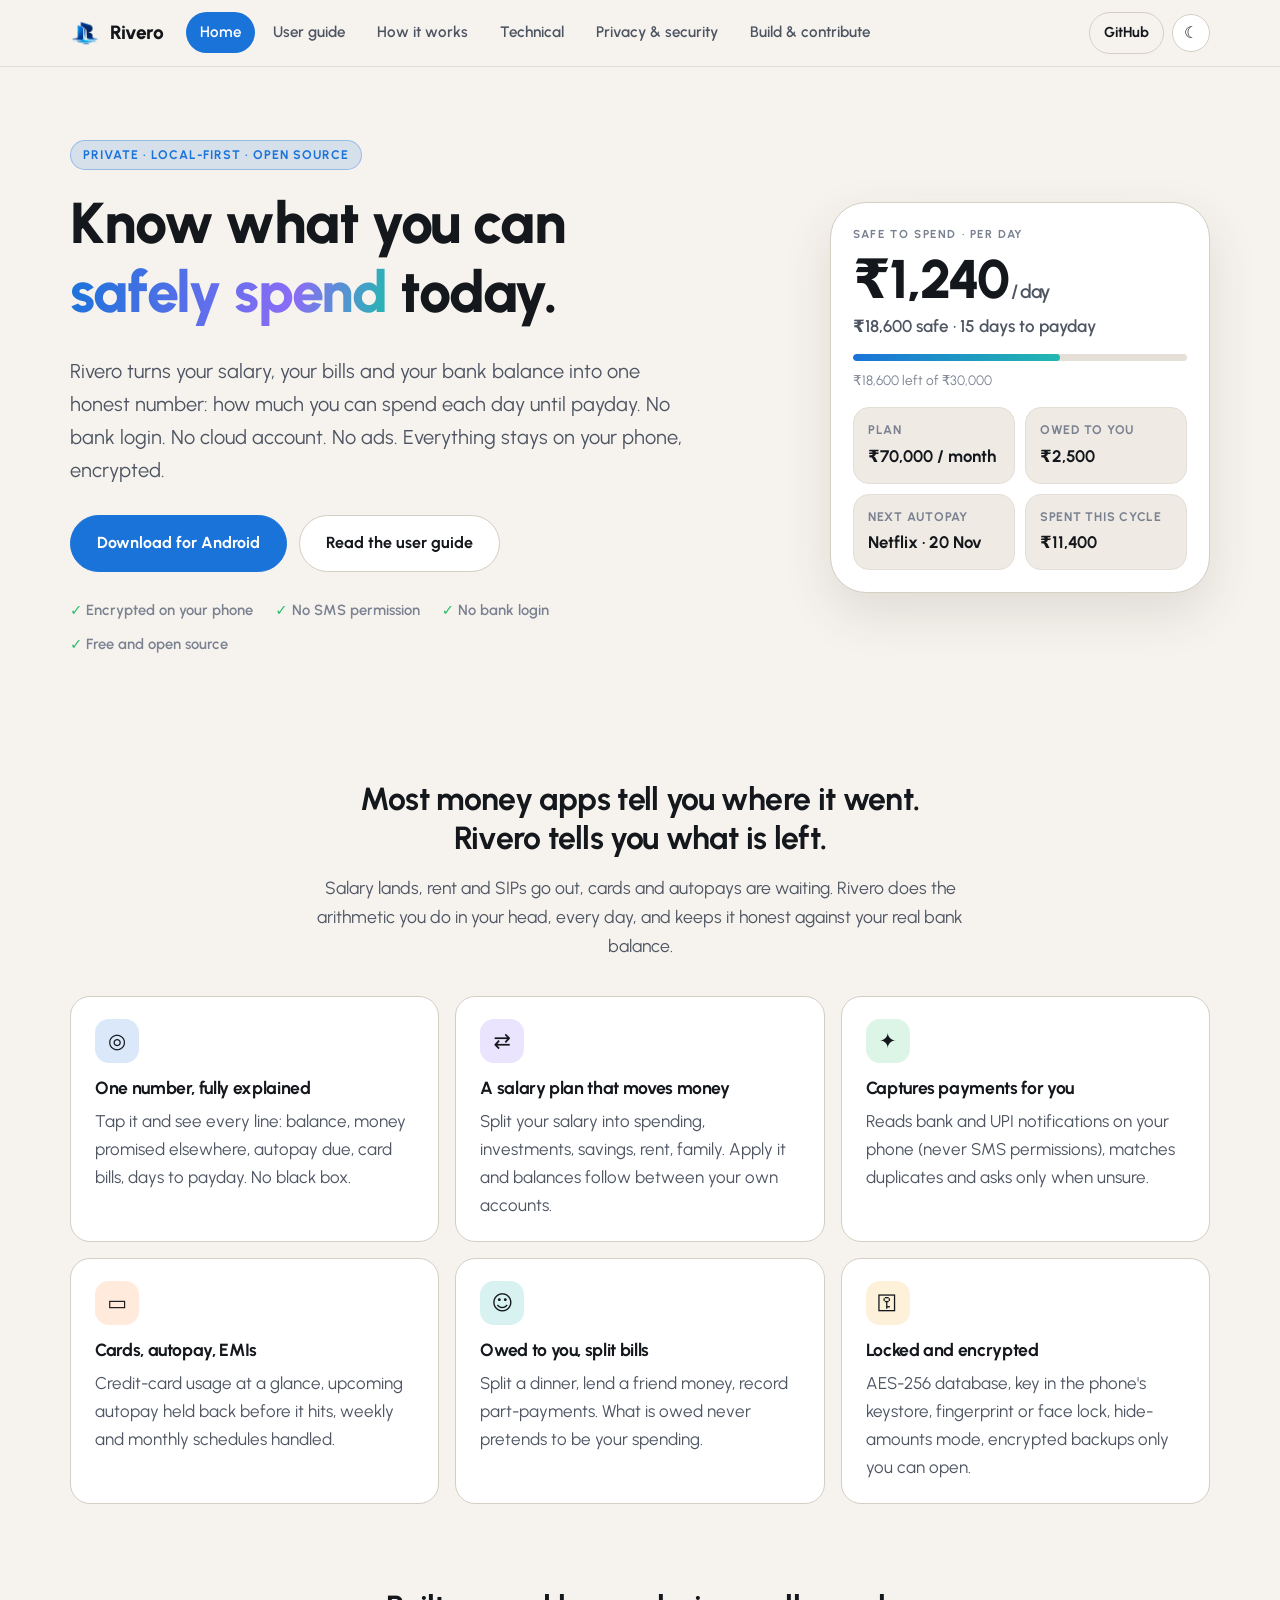
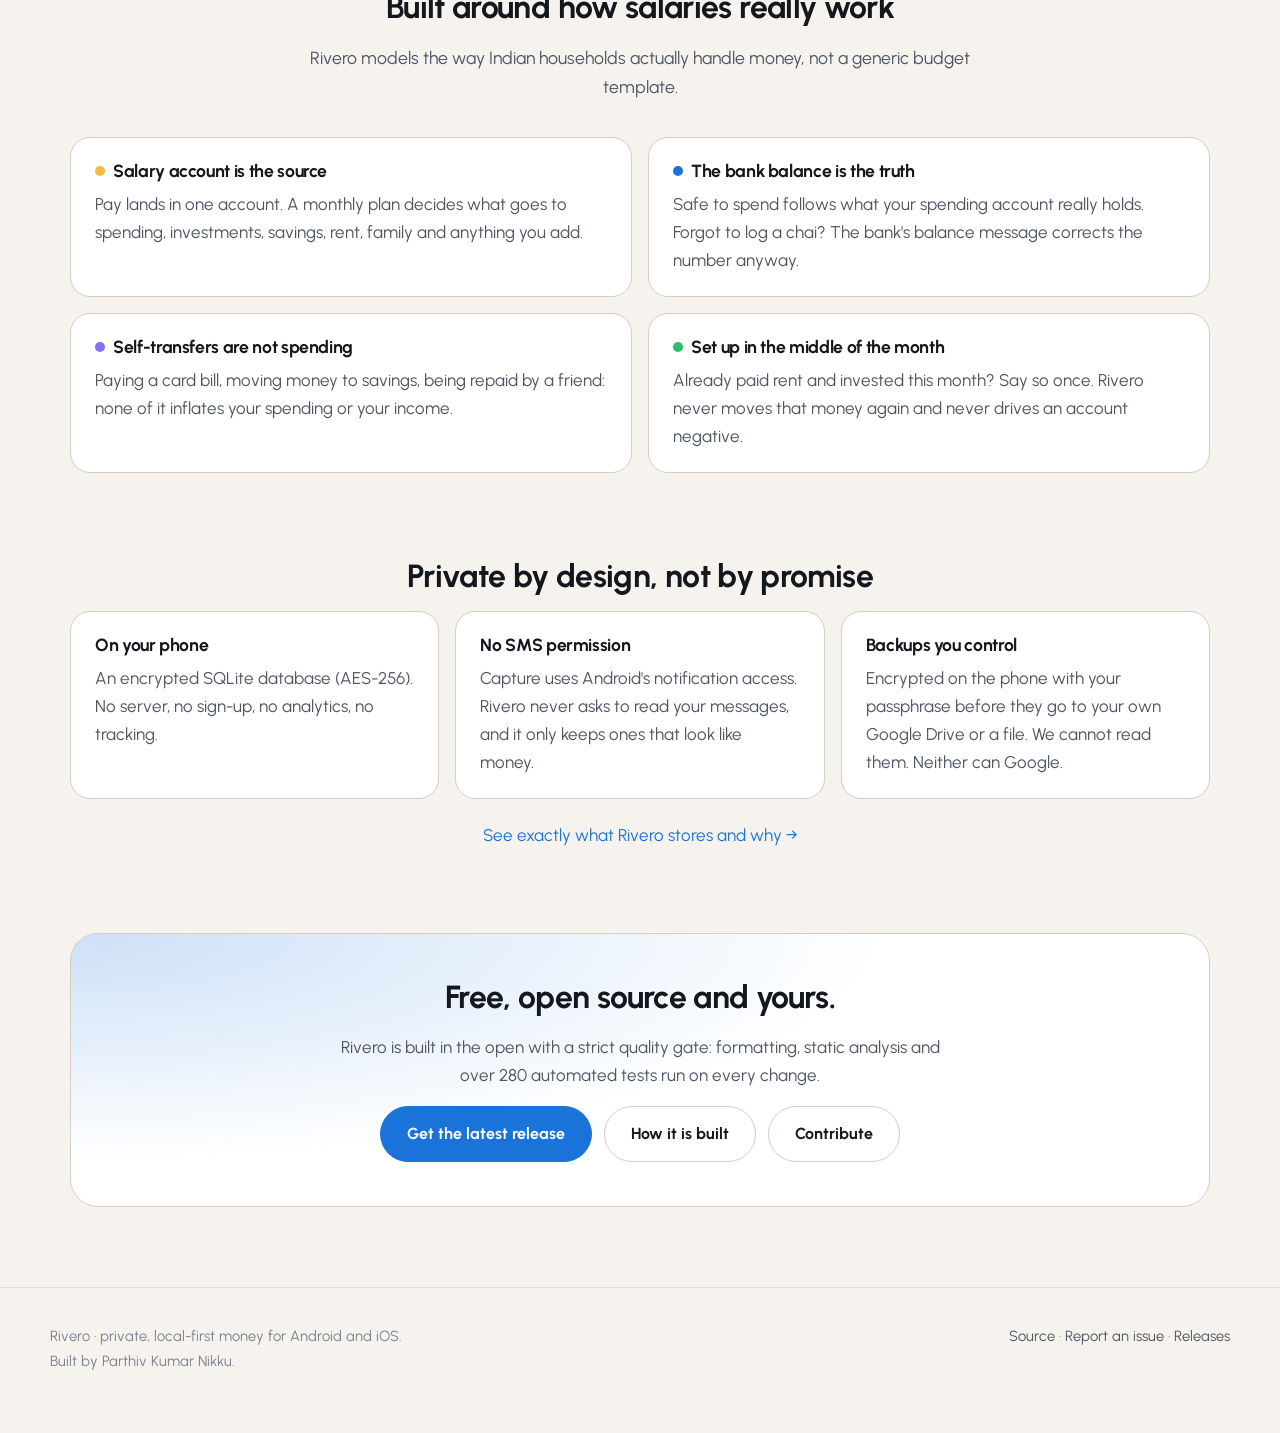
==== docs/index.html @ 139afe18 "docs: project site (user guide, money model, technical, privacy, contribute) and release notes Adds " ====
<!doctype html>
<html lang="en">
<head>
<meta charset="utf-8">
<meta name="viewport" content="width=device-width, initial-scale=1">
<title>Rivero · know what you can safely spend today</title>
<meta name="description" content="Rivero is a private, local-first money app for Android. One honest number: what you can safely spend per day until payday. Encrypted on your phone, no bank login, no SMS permission.">
<meta name="theme-color" content="#000000">
<meta property="og:title" content="Rivero · know what you can safely spend today">
<meta property="og:description" content="Rivero is a private, local-first money app for Android. One honest number: what you can safely spend per day until payday. Encrypted on your phone, no bank login, no SMS permission.">
<meta property="og:type" content="website">
<meta property="og:image" content="https://scap3sh4rk.github.io/Rivero/assets/Rivero.png">
<meta name="twitter:card" content="summary_large_image">
<link rel="icon" href="assets/favicon.png">
<link rel="preconnect" href="https://fonts.googleapis.com">
<link rel="preconnect" href="https://fonts.gstatic.com" crossorigin>
<link href="https://fonts.googleapis.com/css2?family=JetBrains+Mono:wght@400;500&family=Urbanist:wght@400;500;600;700;800&display=swap" rel="stylesheet">
<link rel="stylesheet" href="assets/style.css">
</head>
<body>
<header class="top"><div class="top-in">
<a class="brand" href="index.html"><img src="assets/logo.png" alt="">Rivero</a>
<nav aria-label="Documentation"><a href="index.html" aria-current="page">Home</a><a href="user-guide.html">User guide</a><a href="how-it-works.html">How it works</a><a href="technical.html">Technical</a><a href="privacy-security.html">Privacy & security</a><a href="contribute.html">Build & contribute</a></nav>
<div class="tools"><a class="gh" href="https://github.com/scap3sh4rk/Rivero">GitHub</a><button class="icon-btn" id="theme" type="button" aria-label="Switch theme">☀</button></div>
</div></header>

<main>
<section class="hero">
<div>
<span class="badge">Private · Local-first · Open source</span>
<h1>Know what you can <span class="grad">safely spend</span> today.</h1>
<p class="lede">Rivero turns your salary, your bills and your bank balance into one honest number: how much you can spend each day until payday. No bank login. No cloud account. No ads. Everything stays on your phone, encrypted.</p>
<div class="cta">
<a class="btn primary" href="https://github.com/scap3sh4rk/Rivero/releases/latest">Download for Android</a>
<a class="btn" href="user-guide.html">Read the user guide</a>
</div>
<div class="trust"><span>Encrypted on your phone</span><span>No SMS permission</span><span>No bank login</span><span>Free and open source</span></div>
</div>
<div class="phone" aria-label="Illustration of the Home screen">
<div class="lbl">Safe to spend · per day</div>
<div class="big">₹1,240<small> / day</small></div>
<div style="color:var(--text-2);font-weight:600">₹18,600 safe · 15 days to payday</div>
<div class="bar"><i></i></div>
<div style="font-size:.85rem;color:var(--muted)">₹18,600 left of ₹30,000</div>
<div class="mini">
<div>Plan<b>₹70,000 / month</b></div>
<div>Owed to you<b>₹2,500</b></div>
<div>Next autopay<b>Netflix · 20 Nov</b></div>
<div>Spent this cycle<b>₹11,400</b></div>
</div>
</div>
</section>

<section class="sect">
<h2>Most money apps tell you where it went.<br>Rivero tells you what is left.</h2>
<p class="sub">Salary lands, rent and SIPs go out, cards and autopays are waiting. Rivero does the arithmetic you do in your head, every day, and keeps it honest against your real bank balance.</p>
<div class="grid g3">
<div class="card feat"><div class="ico" style="background:color-mix(in srgb,var(--accent) 16%,transparent)">◎</div><h3>One number, fully explained</h3><p>Tap it and see every line: balance, money promised elsewhere, autopay due, card bills, days to payday. No black box.</p></div>
<div class="card feat"><div class="ico" style="background:color-mix(in srgb,var(--violet) 18%,transparent)">⇄</div><h3>A salary plan that moves money</h3><p>Split your salary into spending, investments, savings, rent, family. Apply it and balances follow between your own accounts.</p></div>
<div class="card feat"><div class="ico" style="background:color-mix(in srgb,var(--success) 16%,transparent)">✦</div><h3>Captures payments for you</h3><p>Reads bank and UPI notifications on your phone (never SMS permissions), matches duplicates and asks only when unsure.</p></div>
<div class="card feat"><div class="ico" style="background:color-mix(in srgb,var(--orange) 18%,transparent)">▭</div><h3>Cards, autopay, EMIs</h3><p>Credit-card usage at a glance, upcoming autopay held back before it hits, weekly and monthly schedules handled.</p></div>
<div class="card feat"><div class="ico" style="background:color-mix(in srgb,var(--teal) 18%,transparent)">☺</div><h3>Owed to you, split bills</h3><p>Split a dinner, lend a friend money, record part-payments. What is owed never pretends to be your spending.</p></div>
<div class="card feat"><div class="ico" style="background:color-mix(in srgb,var(--amber) 20%,transparent)">⚿</div><h3>Locked and encrypted</h3><p>AES-256 database, key in the phone's keystore, fingerprint or face lock, hide-amounts mode, encrypted backups only you can open.</p></div>
</div>
</section>

<section class="sect">
<h2>Built around how salaries really work</h2>
<p class="sub">Rivero models the way Indian households actually handle money, not a generic budget template.</p>
<div class="grid g2">
<div class="card"><h3><span class="dot" style="background:var(--amber)"></span>Salary account is the source</h3><p>Pay lands in one account. A monthly plan decides what goes to spending, investments, savings, rent, family and anything you add.</p></div>
<div class="card"><h3><span class="dot" style="background:var(--accent)"></span>The bank balance is the truth</h3><p>Safe to spend follows what your spending account really holds. Forgot to log a chai? The bank's balance message corrects the number anyway.</p></div>
<div class="card"><h3><span class="dot" style="background:var(--violet)"></span>Self-transfers are not spending</h3><p>Paying a card bill, moving money to savings, being repaid by a friend: none of it inflates your spending or your income.</p></div>
<div class="card"><h3><span class="dot" style="background:var(--success)"></span>Set up in the middle of the month</h3><p>Already paid rent and invested this month? Say so once. Rivero never moves that money again and never drives an account negative.</p></div>
</div>
</section>

<section class="sect">
<h2>Private by design, not by promise</h2>
<div class="grid g3">
<div class="card"><h3>On your phone</h3><p>An encrypted SQLite database (AES-256). No server, no sign-up, no analytics, no tracking.</p></div>
<div class="card"><h3>No SMS permission</h3><p>Capture uses Android's notification access. Rivero never asks to read your messages, and it only keeps ones that look like money.</p></div>
<div class="card"><h3>Backups you control</h3><p>Encrypted on the phone with your passphrase before they go to your own Google Drive or a file. We cannot read them. Neither can Google.</p></div>
</div>
<p style="text-align:center;margin-top:22px"><a href="privacy-security.html">See exactly what Rivero stores and why →</a></p>
</section>

<section class="band">
<h2>Free, open source and yours.</h2>
<p>Rivero is built in the open with a strict quality gate: formatting, static analysis and over 280 automated tests run on every change.</p>
<div class="cta">
<a class="btn primary" href="https://github.com/scap3sh4rk/Rivero/releases/latest">Get the latest release</a>
<a class="btn" href="technical.html">How it is built</a>
<a class="btn" href="contribute.html">Contribute</a>
</div>
</section>
</main>
<footer><div class="foot-in">
<div>Rivero · private, local-first money for Android and iOS.<br>Built by Parthiv Kumar Nikku.</div>
<div><a href="https://github.com/scap3sh4rk/Rivero">Source</a> · <a href="https://github.com/scap3sh4rk/Rivero/issues">Report an issue</a> · <a href="https://github.com/scap3sh4rk/Rivero/releases">Releases</a></div>
</div></footer>
<script src="assets/site.js"></script>
</body>
</html>
---- docs/assets/style.css ----
/* Rivero docs: the app's "Ink & Sky" palette (see lib/design_system/rivero_tokens.dart) */
:root {
  --bg: #000000;
  --surface: #0f0f11;
  --elevated: #18181b;
  --interactive: #232327;
  --accent: #4ea3f8;
  --on-accent: #04101f;
  --text: #f5f5f7;
  --text-2: #a1a1aa;
  --muted: #71717a;
  --border: #1c1c1f;
  --border-2: #27272b;
  --success: #2dbe6c;
  --danger: #f0616d;
  --warning: #f2a93b;
  --violet: #8b6cf6;
  --teal: #22b8b0;
  --orange: #ff8a3d;
  --amber: #f5b841;
  --radius: 20px;
  --shadow: 0 1px 0 rgba(255, 255, 255, 0.03) inset, 0 20px 60px rgba(0, 0, 0, 0.5);
}
:root[data-theme="light"] {
  --bg: #f6f3ee;
  --surface: #ffffff;
  --elevated: #efebe4;
  --interactive: #e5e0d7;
  --accent: #1a73d9;
  --on-accent: #ffffff;
  --text: #14171c;
  --text-2: #4e5562;
  --muted: #7a8190;
  --border: #e3ded5;
  --border-2: #d4cec3;
  --shadow: 0 1px 0 rgba(255, 255, 255, 0.6) inset, 0 20px 50px rgba(60, 50, 30, 0.12);
}
@media (prefers-color-scheme: light) {
  :root:not([data-theme="dark"]) {
    --bg: #f6f3ee;
    --surface: #ffffff;
    --elevated: #efebe4;
    --interactive: #e5e0d7;
    --accent: #1a73d9;
    --on-accent: #ffffff;
    --text: #14171c;
    --text-2: #4e5562;
    --muted: #7a8190;
    --border: #e3ded5;
    --border-2: #d4cec3;
    --shadow: 0 1px 0 rgba(255, 255, 255, 0.6) inset, 0 20px 50px rgba(60, 50, 30, 0.12);
  }
}

* { box-sizing: border-box; }
html { scroll-behavior: smooth; scroll-padding-top: 88px; }
body {
  margin: 0;
  background: var(--bg);
  color: var(--text);
  font-family: "Urbanist", "Inter", system-ui, -apple-system, "Segoe UI", sans-serif;
  font-size: 17px;
  line-height: 1.65;
  -webkit-font-smoothing: antialiased;
}
a { color: var(--accent); text-decoration: none; }
a:hover { text-decoration: underline; }
img { max-width: 100%; }
code, pre, kbd { font-family: "JetBrains Mono", ui-monospace, "SF Mono", Menlo, Consolas, monospace; }
code {
  background: var(--elevated);
  border: 1px solid var(--border);
  border-radius: 8px;
  padding: 1px 7px;
  font-size: 0.86em;
}
pre {
  background: var(--surface);
  border: 1px solid var(--border-2);
  border-radius: 16px;
  padding: 18px 20px;
  overflow-x: auto;
  font-size: 0.86rem;
  line-height: 1.6;
  color: var(--text);
}
pre code { background: none; border: 0; padding: 0; font-size: inherit; }
h1, h2, h3, h4 { line-height: 1.2; letter-spacing: -0.02em; margin: 0 0 0.5em; }
h1 { font-size: clamp(2.2rem, 5vw, 3.6rem); font-weight: 800; }
h2 { font-size: clamp(1.5rem, 3vw, 2rem); font-weight: 700; margin-top: 2.6em; }
h3 { font-size: 1.2rem; font-weight: 700; margin-top: 1.8em; }
p { margin: 0 0 1em; color: var(--text-2); }
li { color: var(--text-2); margin: 0.3em 0; }
strong { color: var(--text); font-weight: 700; }
hr { border: 0; border-top: 1px solid var(--border-2); margin: 3em 0; }

/* ---------- header ---------- */
.top {
  position: sticky; top: 0; z-index: 20;
  backdrop-filter: blur(16px);
  background: color-mix(in srgb, var(--bg) 82%, transparent);
  border-bottom: 1px solid var(--border);
}
.top-in {
  max-width: 1180px; margin: 0 auto; padding: 12px 20px;
  display: flex; align-items: center; gap: 22px;
}
.brand { display: flex; align-items: center; gap: 10px; color: var(--text); font-weight: 800; font-size: 1.2rem; letter-spacing: -0.02em; }
.brand img { width: 30px; height: 30px; border-radius: 8px; }
.brand:hover { text-decoration: none; }
nav { display: flex; gap: 4px; flex: 1; overflow-x: auto; scrollbar-width: none; }
nav::-webkit-scrollbar { display: none; }
nav a {
  color: var(--text-2); padding: 8px 14px; border-radius: 999px;
  font-weight: 600; font-size: 0.95rem; white-space: nowrap;
}
nav a:hover { color: var(--text); background: var(--elevated); text-decoration: none; }
nav a[aria-current="page"] { color: var(--on-accent); background: var(--accent); }
.tools { display: flex; align-items: center; gap: 8px; }
.icon-btn {
  appearance: none; border: 1px solid var(--border-2); background: var(--surface);
  color: var(--text); width: 38px; height: 38px; border-radius: 50%; cursor: pointer;
  font-size: 1rem; display: grid; place-items: center;
}
.icon-btn:hover { background: var(--elevated); }
.gh { font-weight: 700; font-size: 0.9rem; padding: 8px 14px; border: 1px solid var(--border-2); border-radius: 999px; color: var(--text); }
.gh:hover { background: var(--elevated); text-decoration: none; }

/* ---------- layout ---------- */
main { max-width: 1180px; margin: 0 auto; padding: 0 20px 80px; }
.doc { display: grid; grid-template-columns: 250px minmax(0, 1fr); gap: 56px; padding-top: 44px; }
.toc { position: sticky; top: 92px; align-self: start; max-height: calc(100vh - 120px); overflow: auto; }
.toc h4 { font-size: 0.75rem; text-transform: uppercase; letter-spacing: 0.12em; color: var(--muted); margin: 0 0 12px; }
.toc a {
  display: block; padding: 6px 12px; margin-left: -12px; border-left: 2px solid var(--border-2);
  color: var(--text-2); font-size: 0.92rem; font-weight: 600;
}
.toc a:hover { color: var(--text); text-decoration: none; }
.toc a.on { color: var(--accent); border-left-color: var(--accent); }
article { min-width: 0; }
article > h1 { margin-bottom: 0.3em; }
article > h2:first-of-type { margin-top: 1.4em; }
.lede { font-size: 1.25rem; color: var(--text-2); max-width: 46em; }
.badge {
  display: inline-block; font-size: 0.78rem; font-weight: 700; letter-spacing: 0.08em; text-transform: uppercase;
  color: var(--accent); background: color-mix(in srgb, var(--accent) 14%, transparent);
  border: 1px solid color-mix(in srgb, var(--accent) 35%, transparent);
  padding: 4px 12px; border-radius: 999px; margin-bottom: 18px;
}

/* ---------- components ---------- */
.card {
  background: var(--surface); border: 1px solid var(--border-2); border-radius: var(--radius);
  padding: 22px 24px;
}
.grid { display: grid; gap: 16px; }
.g2 { grid-template-columns: repeat(2, minmax(0, 1fr)); }
.g3 { grid-template-columns: repeat(3, minmax(0, 1fr)); }
.card h3 { margin-top: 0; font-size: 1.1rem; }
.card p:last-child { margin-bottom: 0; }
.dot { display: inline-block; width: 10px; height: 10px; border-radius: 50%; margin-right: 8px; vertical-align: 1px; }
.note, .warn, .tip {
  border-radius: 16px; padding: 14px 18px; margin: 1.2em 0; border: 1px solid; font-size: 0.97rem;
}
.note p, .warn p, .tip p { margin: 0; color: var(--text-2); }
.note { background: color-mix(in srgb, var(--accent) 9%, transparent); border-color: color-mix(in srgb, var(--accent) 30%, transparent); }
.tip { background: color-mix(in srgb, var(--success) 9%, transparent); border-color: color-mix(in srgb, var(--success) 30%, transparent); }
.warn { background: color-mix(in srgb, var(--warning) 11%, transparent); border-color: color-mix(in srgb, var(--warning) 35%, transparent); }
table { width: 100%; border-collapse: separate; border-spacing: 0; margin: 1.2em 0; font-size: 0.95rem; border: 1px solid var(--border-2); border-radius: 16px; overflow: hidden; }
th, td { text-align: left; padding: 11px 16px; border-bottom: 1px solid var(--border); vertical-align: top; color: var(--text-2); }
th { background: var(--surface); color: var(--text); font-weight: 700; }
tr:last-child td { border-bottom: 0; }
td:first-child { color: var(--text); font-weight: 600; }
.formula {
  background: var(--surface); border: 1px solid var(--border-2); border-left: 4px solid var(--accent);
  border-radius: 16px; padding: 18px 22px; font-family: "JetBrains Mono", ui-monospace, monospace;
  font-size: 0.95rem; color: var(--text); overflow-x: auto; margin: 1.2em 0; line-height: 1.9;
}
.formula b { color: var(--accent); font-weight: 600; }
.steps { counter-reset: s; list-style: none; padding: 0; }
.steps li { counter-increment: s; position: relative; padding: 4px 0 14px 54px; }
.steps li::before {
  content: counter(s); position: absolute; left: 0; top: 0; width: 36px; height: 36px; border-radius: 50%;
  background: var(--accent); color: var(--on-accent); font-weight: 800; display: grid; place-items: center;
}
.steps li strong { display: block; margin-bottom: 2px; }
kbd { background: var(--elevated); border: 1px solid var(--border-2); border-bottom-width: 2px; border-radius: 8px; padding: 1px 7px; font-size: 0.85em; color: var(--text); }
.pill { display: inline-block; padding: 2px 10px; border-radius: 999px; font-size: 0.8rem; font-weight: 700; border: 1px solid var(--border-2); background: var(--elevated); color: var(--text-2); }
.pill.ok { color: var(--success); border-color: color-mix(in srgb, var(--success) 40%, transparent); }
.pill.warn { color: var(--warning); border-color: color-mix(in srgb, var(--warning) 40%, transparent); }
.pill.bad { color: var(--danger); border-color: color-mix(in srgb, var(--danger) 40%, transparent); }

/* ---------- home page ---------- */
.hero { display: grid; grid-template-columns: minmax(0, 1.15fr) minmax(0, 0.85fr); gap: 56px; align-items: center; padding: 72px 0 40px; }
.hero h1 .grad { background: linear-gradient(100deg, var(--accent), var(--violet) 70%, var(--teal)); -webkit-background-clip: text; background-clip: text; color: transparent; }
.hero .lede { margin: 18px 0 28px; }
.cta { display: flex; flex-wrap: wrap; gap: 12px; }
.btn {
  display: inline-flex; align-items: center; gap: 8px; padding: 14px 26px; border-radius: 999px; font-weight: 700; font-size: 1rem;
  border: 1px solid var(--border-2); color: var(--text); background: var(--surface);
}
.btn:hover { text-decoration: none; background: var(--elevated); }
.btn.primary { background: var(--accent); color: var(--on-accent); border-color: var(--accent); }
.btn.primary:hover { filter: brightness(1.08); background: var(--accent); }
.trust { display: flex; flex-wrap: wrap; gap: 10px 22px; margin-top: 26px; color: var(--muted); font-size: 0.92rem; font-weight: 600; }
.trust span::before { content: "✓ "; color: var(--success); }
.phone {
  background: var(--surface); border: 1px solid var(--border-2); border-radius: 36px; padding: 22px; box-shadow: var(--shadow);
  max-width: 380px; margin-left: auto; width: 100%;
}
.phone .lbl { font-size: 0.72rem; letter-spacing: 0.14em; text-transform: uppercase; color: var(--muted); font-weight: 700; }
.phone .big { font-size: 3.4rem; font-weight: 800; letter-spacing: -0.03em; line-height: 1.1; margin: 6px 0 2px; }
.phone .big small { font-size: 1.2rem; color: var(--text-2); font-weight: 600; }
.bar { height: 7px; border-radius: 99px; background: var(--interactive); overflow: hidden; margin: 14px 0 8px; }
.bar i { display: block; height: 100%; width: 62%; background: linear-gradient(90deg, var(--accent), var(--teal)); border-radius: 99px; }
.mini { display: grid; grid-template-columns: 1fr 1fr; gap: 10px; margin-top: 16px; }
.mini div { background: var(--elevated); border: 1px solid var(--border); border-radius: 16px; padding: 12px 14px; font-size: 0.78rem; color: var(--muted); font-weight: 700; letter-spacing: 0.06em; text-transform: uppercase; }
.mini b { display: block; color: var(--text); font-size: 1.05rem; letter-spacing: 0; text-transform: none; margin-top: 2px; }
.sect { margin-top: 84px; }
.sect > h2 { margin-top: 0; text-align: center; }
.sect > .sub { text-align: center; max-width: 40em; margin: 0 auto 36px; font-size: 1.1rem; }
.feat .ico { width: 44px; height: 44px; border-radius: 14px; display: grid; place-items: center; font-size: 1.3rem; margin-bottom: 14px; }
.band {
  margin-top: 84px; padding: 44px; border-radius: 28px; text-align: center;
  background: radial-gradient(120% 140% at 0% 0%, color-mix(in srgb, var(--accent) 22%, var(--surface)), var(--surface) 60%);
  border: 1px solid var(--border-2);
}
.band h2 { margin-top: 0; }
.band p { max-width: 36em; margin-left: auto; margin-right: auto; }
.band .cta { justify-content: center; }

footer { border-top: 1px solid var(--border); padding: 36px 20px 60px; }
.foot-in { max-width: 1180px; margin: 0 auto; display: flex; flex-wrap: wrap; justify-content: space-between; gap: 18px; color: var(--muted); font-size: 0.92rem; }
.foot-in a { color: var(--text-2); }
.pager { display: flex; justify-content: space-between; gap: 16px; margin-top: 64px; }
.pager a { flex: 1; border: 1px solid var(--border-2); background: var(--surface); border-radius: 16px; padding: 16px 20px; color: var(--text); font-weight: 700; }
.pager a small { display: block; color: var(--muted); font-weight: 600; font-size: 0.8rem; text-transform: uppercase; letter-spacing: 0.1em; }
.pager a:hover { background: var(--elevated); text-decoration: none; }
.pager a.next { text-align: right; }

@media (max-width: 960px) {
  .doc { grid-template-columns: 1fr; gap: 0; }
  .toc { display: none; }
  .hero { grid-template-columns: 1fr; padding-top: 40px; gap: 36px; }
  .phone { margin: 0 auto; }
  .g3 { grid-template-columns: 1fr 1fr; }
}
@media (max-width: 620px) {
  body { font-size: 16px; }
  .g2, .g3 { grid-template-columns: 1fr; }
  .gh { display: none; }
  .top-in { gap: 10px; padding: 10px 14px; }
  main { padding: 0 16px 60px; }
  .band { padding: 28px 20px; }
}
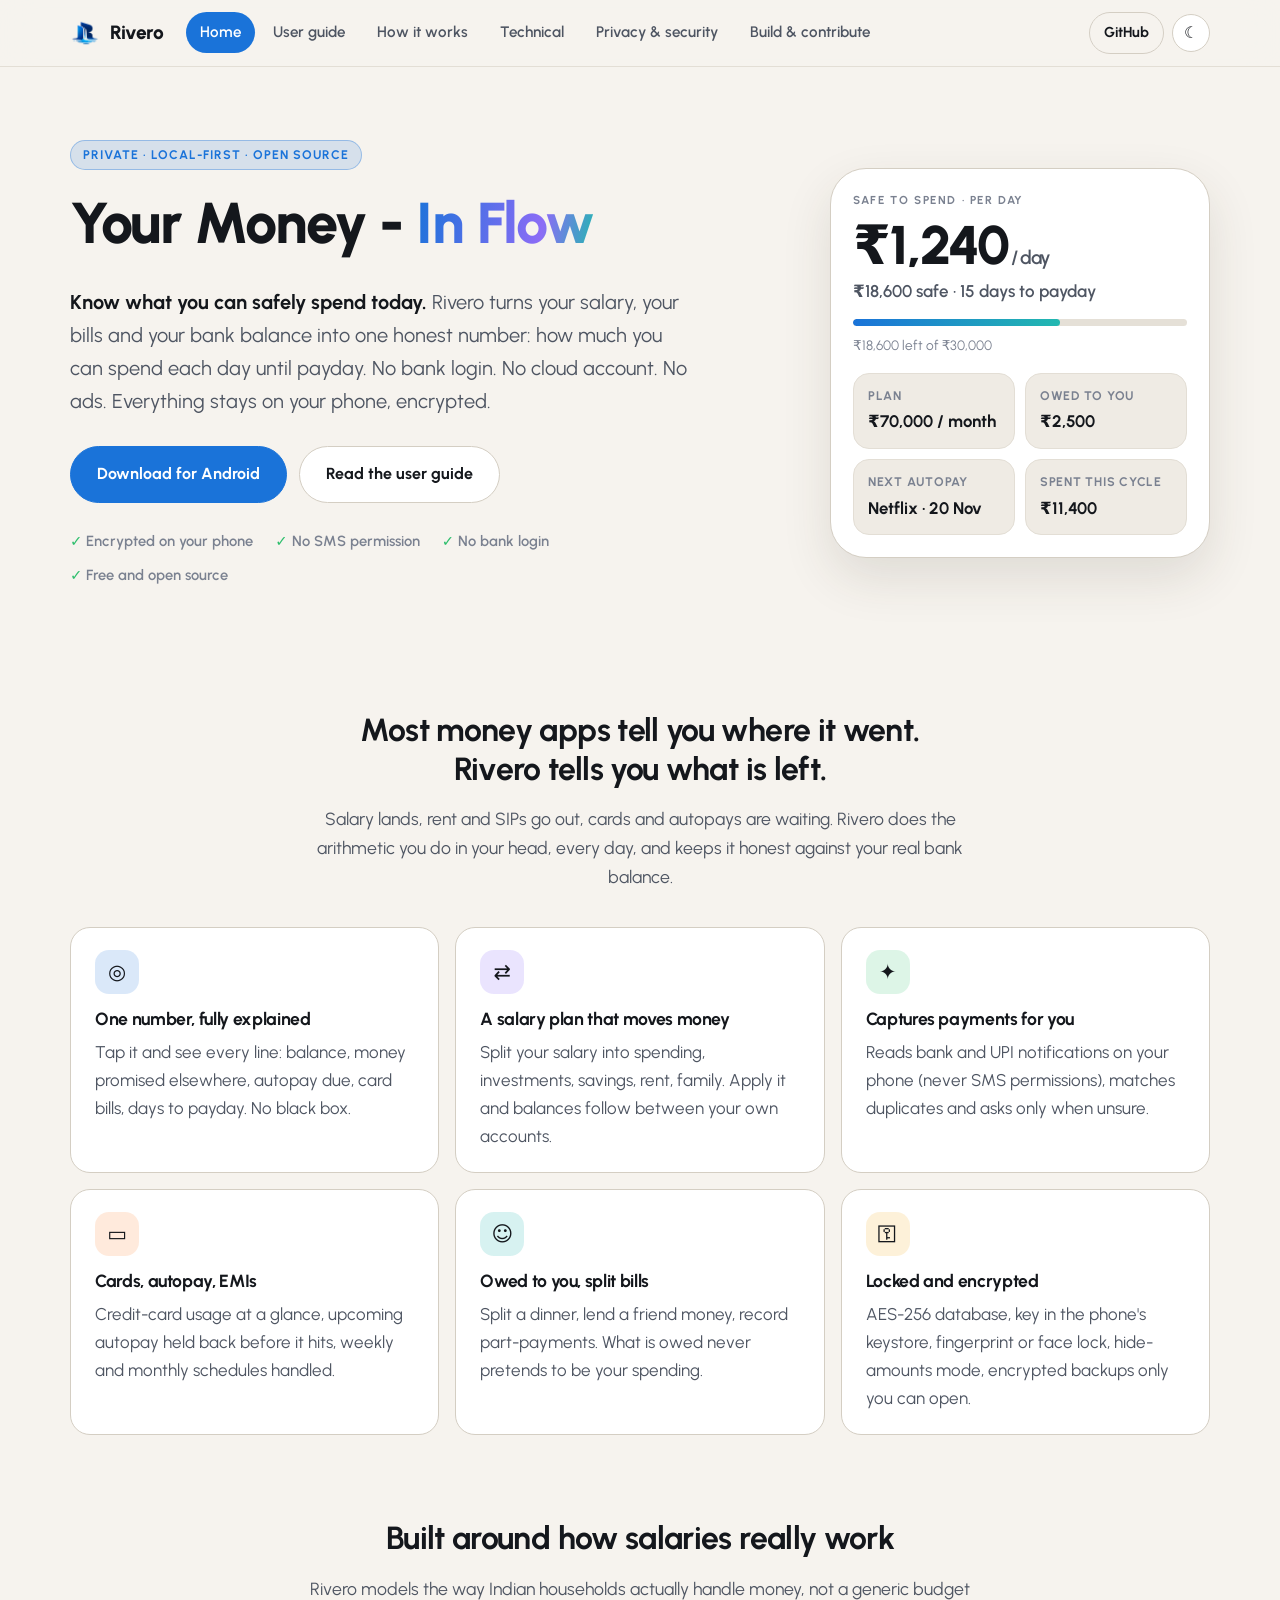
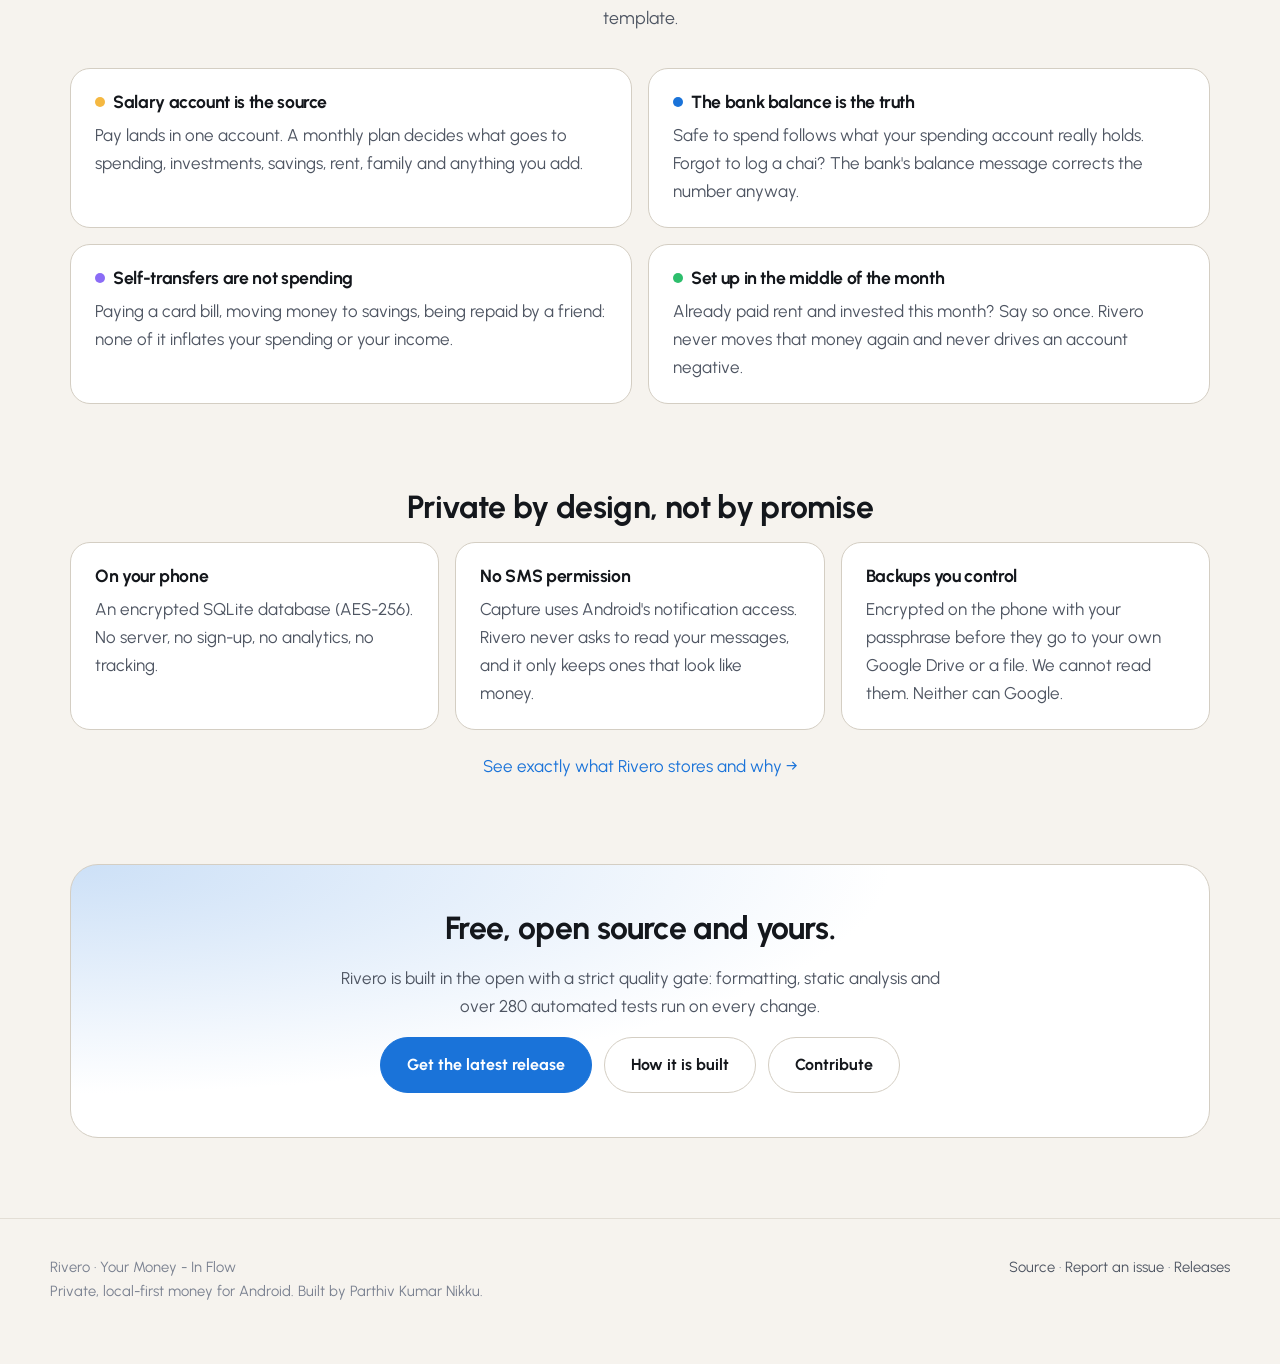
==== commit d382d00c: "brand: tagline 'Your Money - In Flow' across the app, README, docs, release notes and package Shown " ====
--- a/docs/index.html
+++ b/docs/index.html
@@ -3,11 +3,11 @@
 <head>
 <meta charset="utf-8">
 <meta name="viewport" content="width=device-width, initial-scale=1">
-<title>Rivero · know what you can safely spend today</title>
-<meta name="description" content="Rivero is a private, local-first money app for Android. One honest number: what you can safely spend per day until payday. Encrypted on your phone, no bank login, no SMS permission.">
+<title>Rivero · Your Money - In Flow</title>
+<meta name="description" content="Your Money - In Flow. Rivero is a private, local-first money app for Android. One honest number: what you can safely spend per day until payday. Encrypted on your phone, no bank login, no SMS permission.">
 <meta name="theme-color" content="#000000">
-<meta property="og:title" content="Rivero · know what you can safely spend today">
-<meta property="og:description" content="Rivero is a private, local-first money app for Android. One honest number: what you can safely spend per day until payday. Encrypted on your phone, no bank login, no SMS permission.">
+<meta property="og:title" content="Rivero · Your Money - In Flow">
+<meta property="og:description" content="Your Money - In Flow. Rivero is a private, local-first money app for Android. One honest number: what you can safely spend per day until payday. Encrypted on your phone, no bank login, no SMS permission.">
 <meta property="og:type" content="website">
 <meta property="og:image" content="https://scap3sh4rk.github.io/Rivero/assets/Rivero.png">
 <meta name="twitter:card" content="summary_large_image">
@@ -28,8 +28,8 @@
 <section class="hero">
 <div>
 <span class="badge">Private · Local-first · Open source</span>
-<h1>Know what you can <span class="grad">safely spend</span> today.</h1>
-<p class="lede">Rivero turns your salary, your bills and your bank balance into one honest number: how much you can spend each day until payday. No bank login. No cloud account. No ads. Everything stays on your phone, encrypted.</p>
+<h1>Your Money - <span class="grad">In Flow</span></h1>
+<p class="lede"><strong>Know what you can safely spend today.</strong> Rivero turns your salary, your bills and your bank balance into one honest number: how much you can spend each day until payday. No bank login. No cloud account. No ads. Everything stays on your phone, encrypted.</p>
 <div class="cta">
 <a class="btn primary" href="https://github.com/scap3sh4rk/Rivero/releases/latest">Download for Android</a>
 <a class="btn" href="user-guide.html">Read the user guide</a>
@@ -96,7 +96,7 @@
 </section>
 </main>
 <footer><div class="foot-in">
-<div>Rivero · private, local-first money for Android and iOS.<br>Built by Parthiv Kumar Nikku.</div>
+<div>Rivero · Your Money - In Flow<br>Private, local-first money for Android. Built by Parthiv Kumar Nikku.</div>
 <div><a href="https://github.com/scap3sh4rk/Rivero">Source</a> · <a href="https://github.com/scap3sh4rk/Rivero/issues">Report an issue</a> · <a href="https://github.com/scap3sh4rk/Rivero/releases">Releases</a></div>
 </div></footer>
 <script src="assets/site.js"></script>
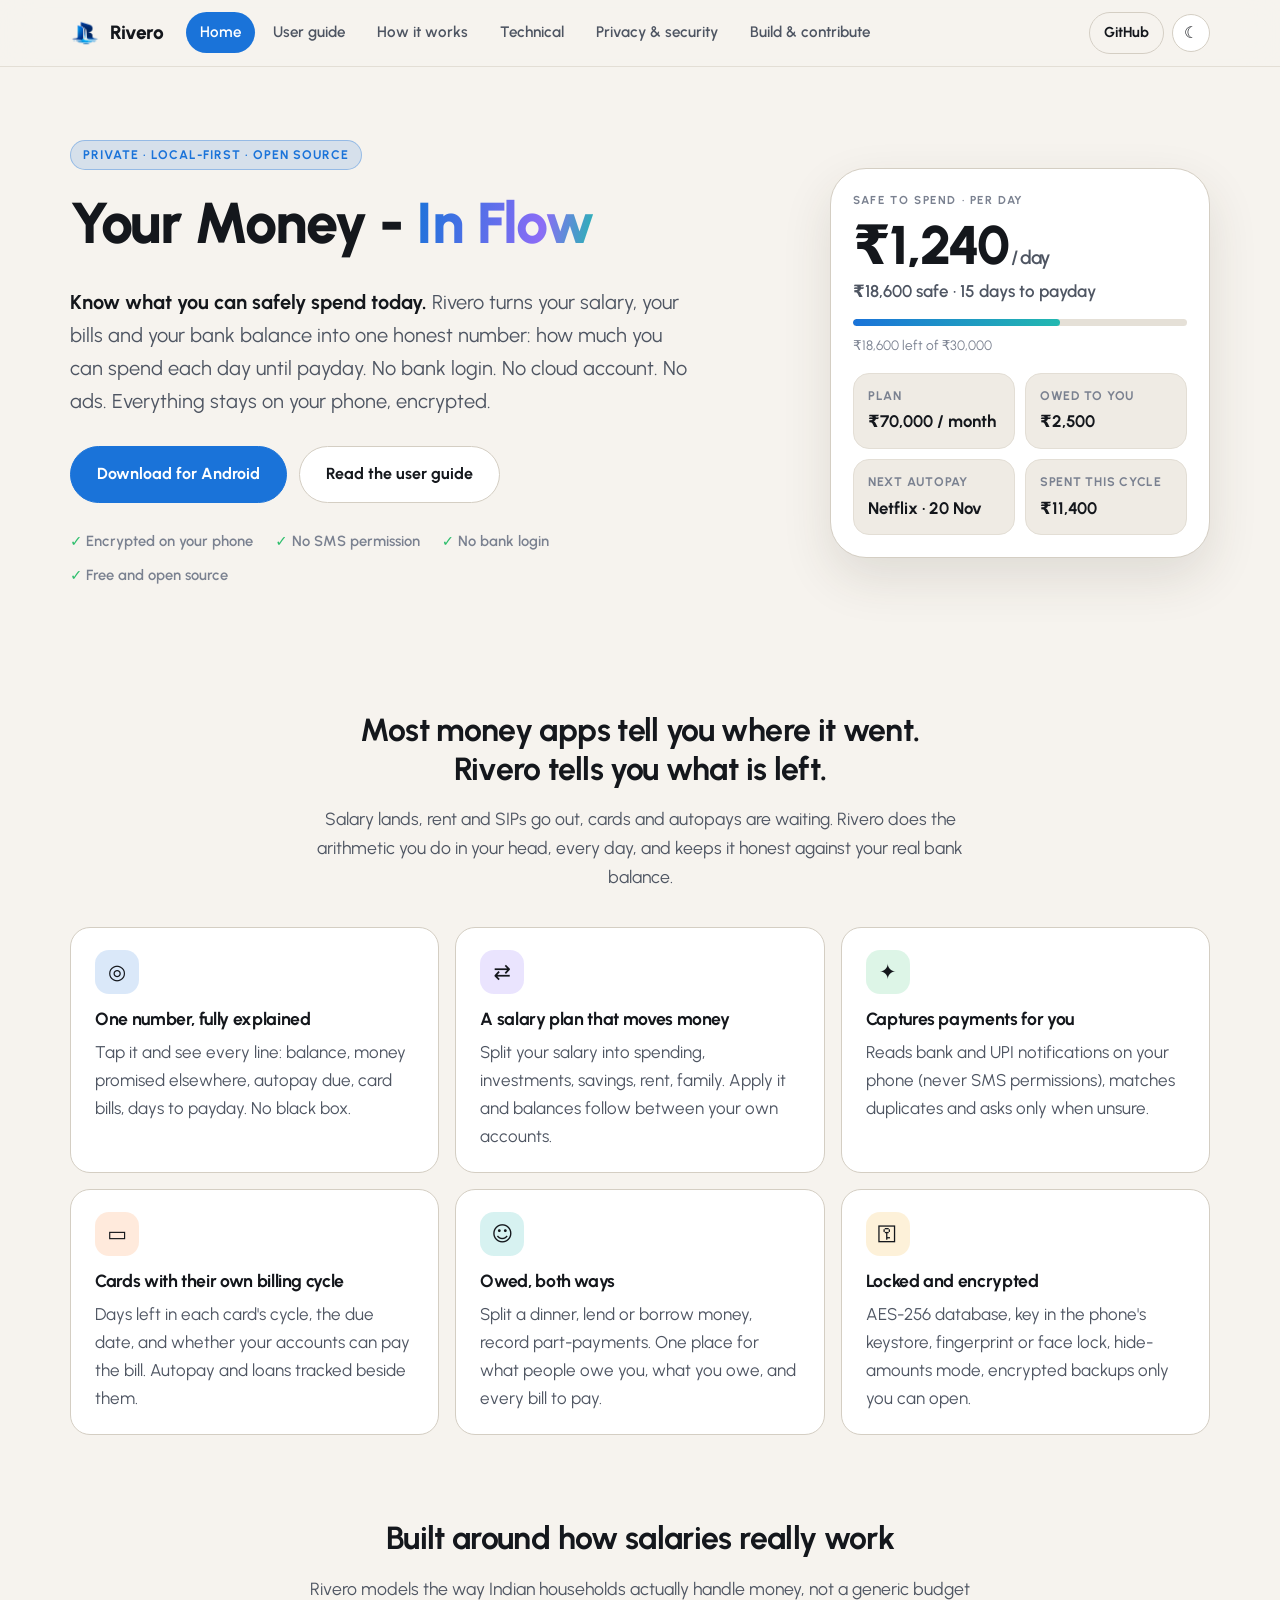
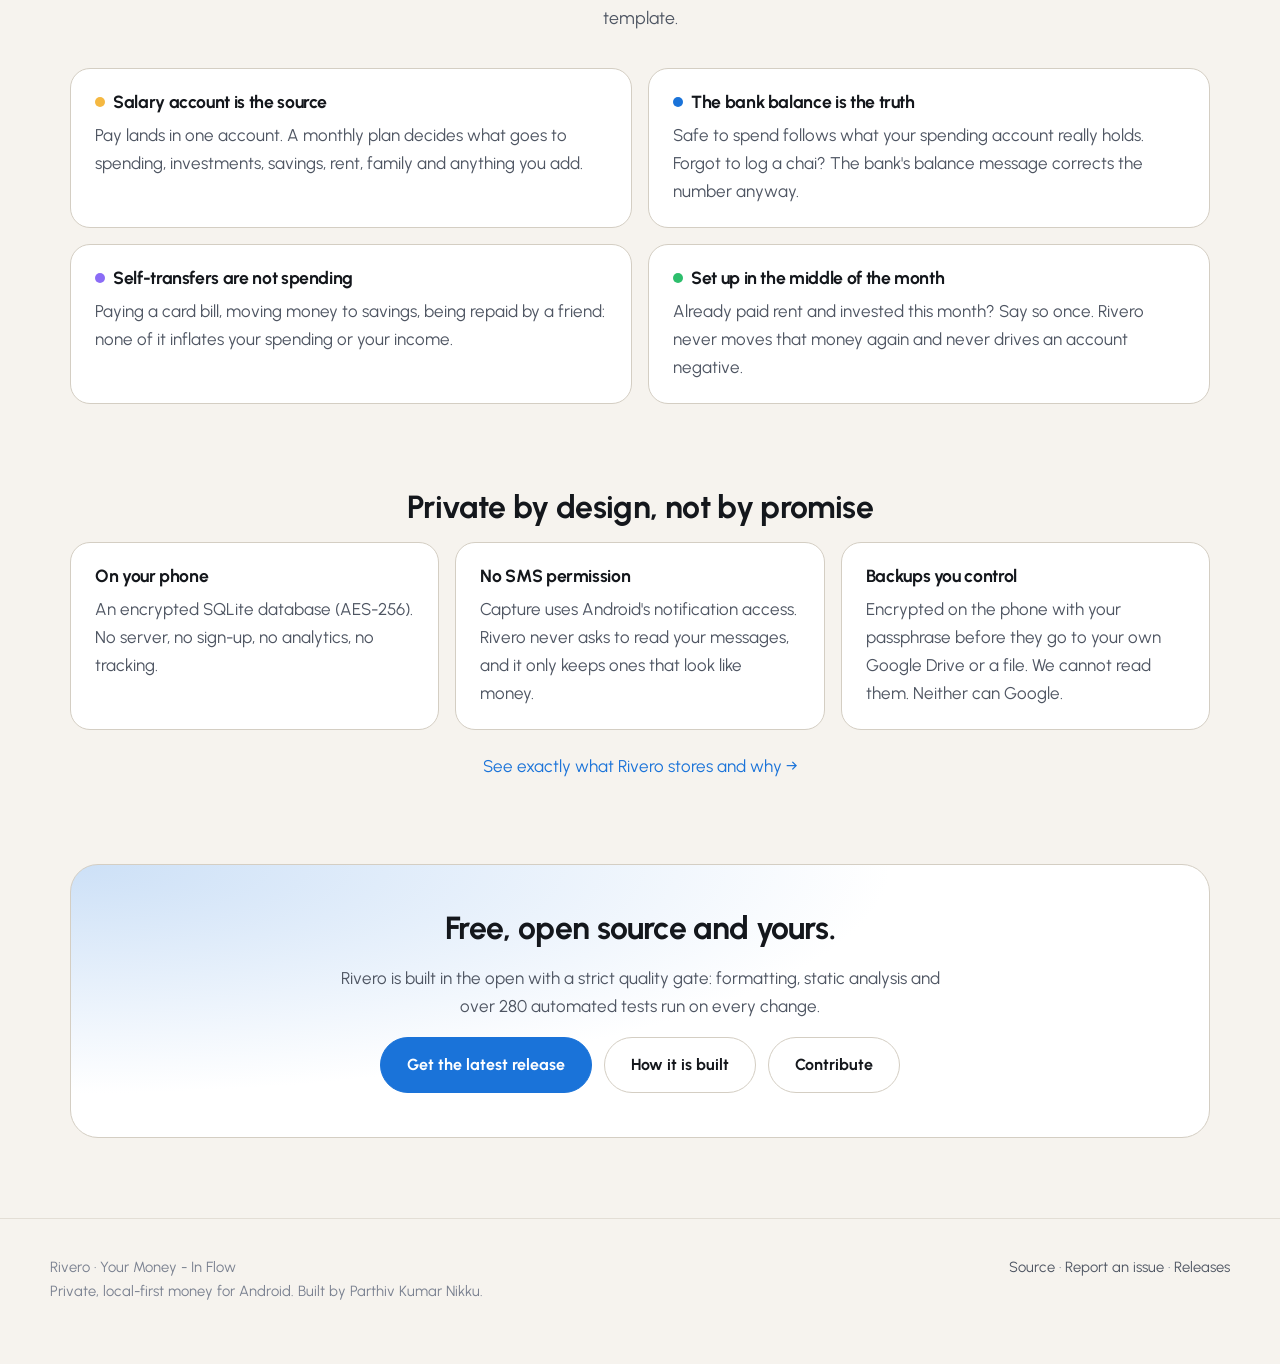
==== commit 96bdbb3a: "docs: no setup wizard, tour, eye toggle, billing cycles, owed both ways, main UPI app, capture log" ====
--- a/docs/index.html
+++ b/docs/index.html
@@ -58,8 +58,8 @@
 <div class="card feat"><div class="ico" style="background:color-mix(in srgb,var(--accent) 16%,transparent)">◎</div><h3>One number, fully explained</h3><p>Tap it and see every line: balance, money promised elsewhere, autopay due, card bills, days to payday. No black box.</p></div>
 <div class="card feat"><div class="ico" style="background:color-mix(in srgb,var(--violet) 18%,transparent)">⇄</div><h3>A salary plan that moves money</h3><p>Split your salary into spending, investments, savings, rent, family. Apply it and balances follow between your own accounts.</p></div>
 <div class="card feat"><div class="ico" style="background:color-mix(in srgb,var(--success) 16%,transparent)">✦</div><h3>Captures payments for you</h3><p>Reads bank and UPI notifications on your phone (never SMS permissions), matches duplicates and asks only when unsure.</p></div>
-<div class="card feat"><div class="ico" style="background:color-mix(in srgb,var(--orange) 18%,transparent)">▭</div><h3>Cards, autopay, EMIs</h3><p>Credit-card usage at a glance, upcoming autopay held back before it hits, weekly and monthly schedules handled.</p></div>
-<div class="card feat"><div class="ico" style="background:color-mix(in srgb,var(--teal) 18%,transparent)">☺</div><h3>Owed to you, split bills</h3><p>Split a dinner, lend a friend money, record part-payments. What is owed never pretends to be your spending.</p></div>
+<div class="card feat"><div class="ico" style="background:color-mix(in srgb,var(--orange) 18%,transparent)">▭</div><h3>Cards with their own billing cycle</h3><p>Days left in each card's cycle, the due date, and whether your accounts can pay the bill. Autopay and loans tracked beside them.</p></div>
+<div class="card feat"><div class="ico" style="background:color-mix(in srgb,var(--teal) 18%,transparent)">☺</div><h3>Owed, both ways</h3><p>Split a dinner, lend or borrow money, record part-payments. One place for what people owe you, what you owe, and every bill to pay.</p></div>
 <div class="card feat"><div class="ico" style="background:color-mix(in srgb,var(--amber) 20%,transparent)">⚿</div><h3>Locked and encrypted</h3><p>AES-256 database, key in the phone's keystore, fingerprint or face lock, hide-amounts mode, encrypted backups only you can open.</p></div>
 </div>
 </section>
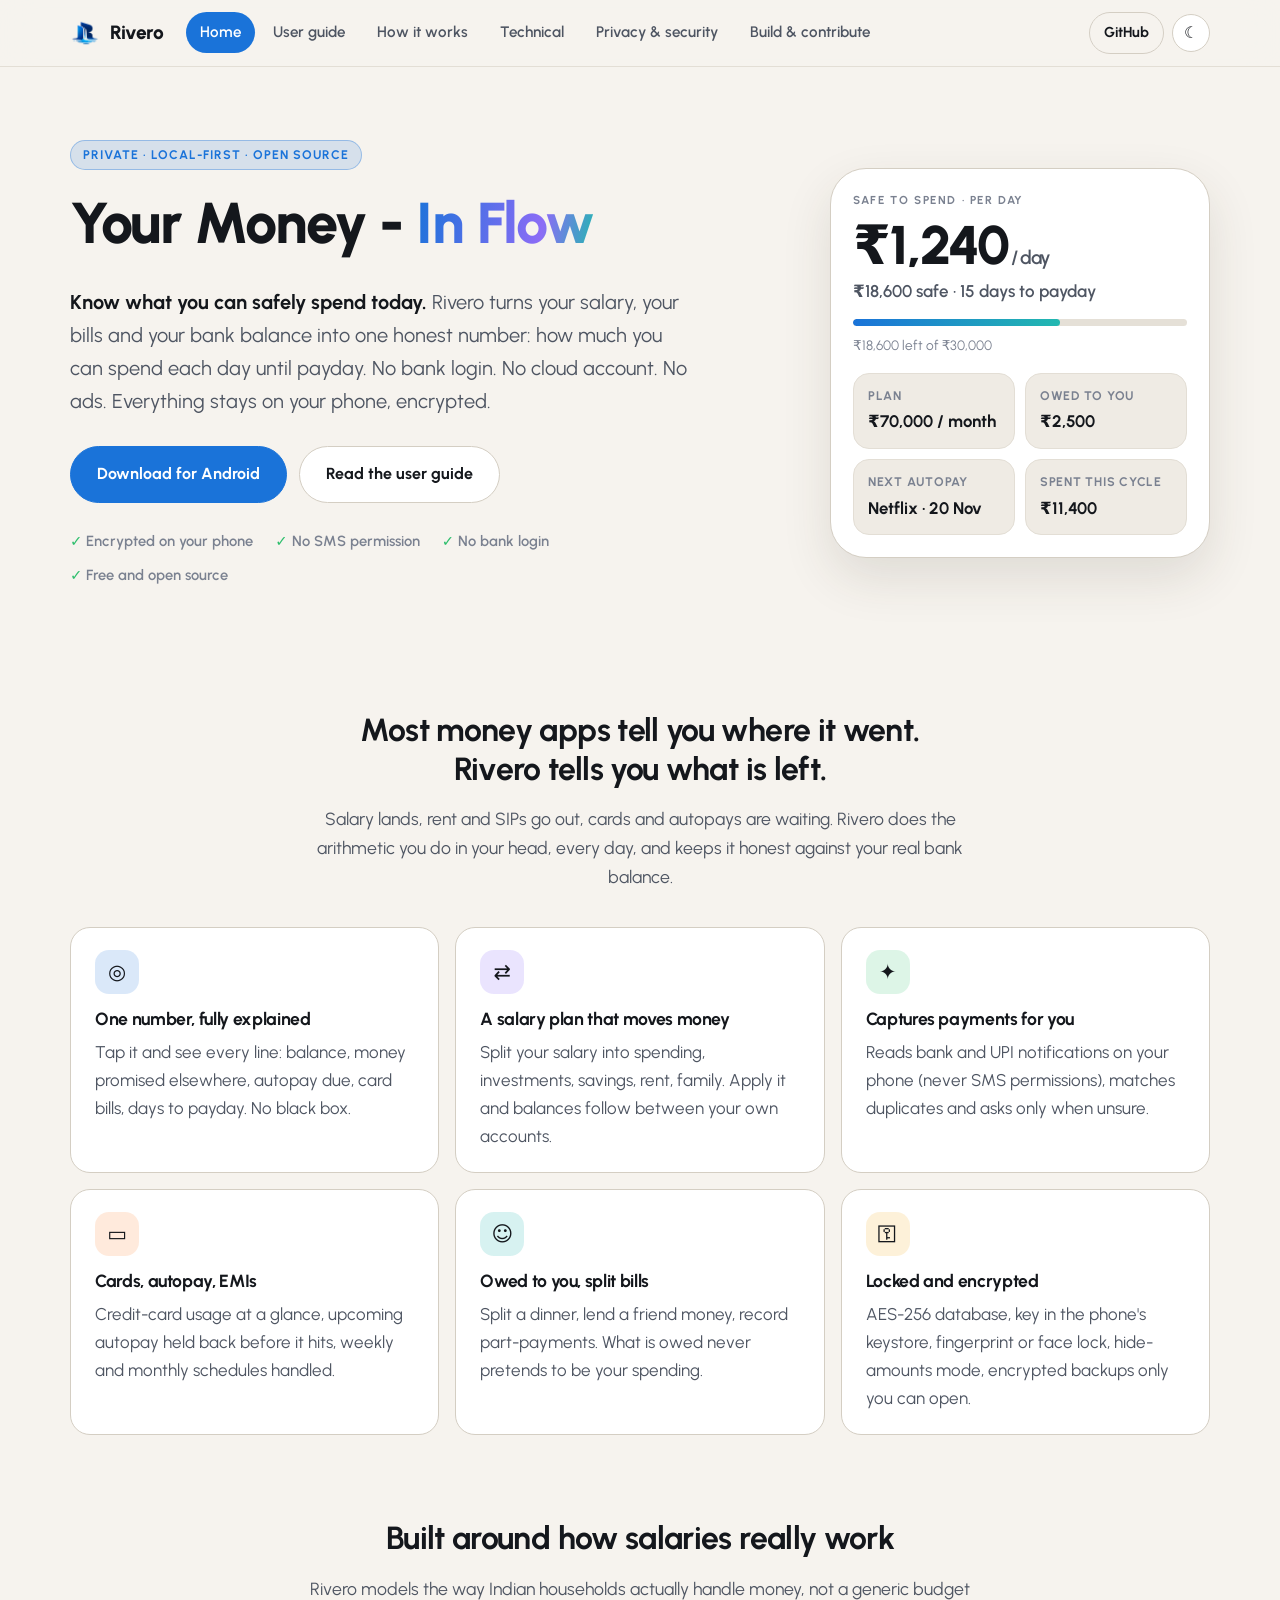
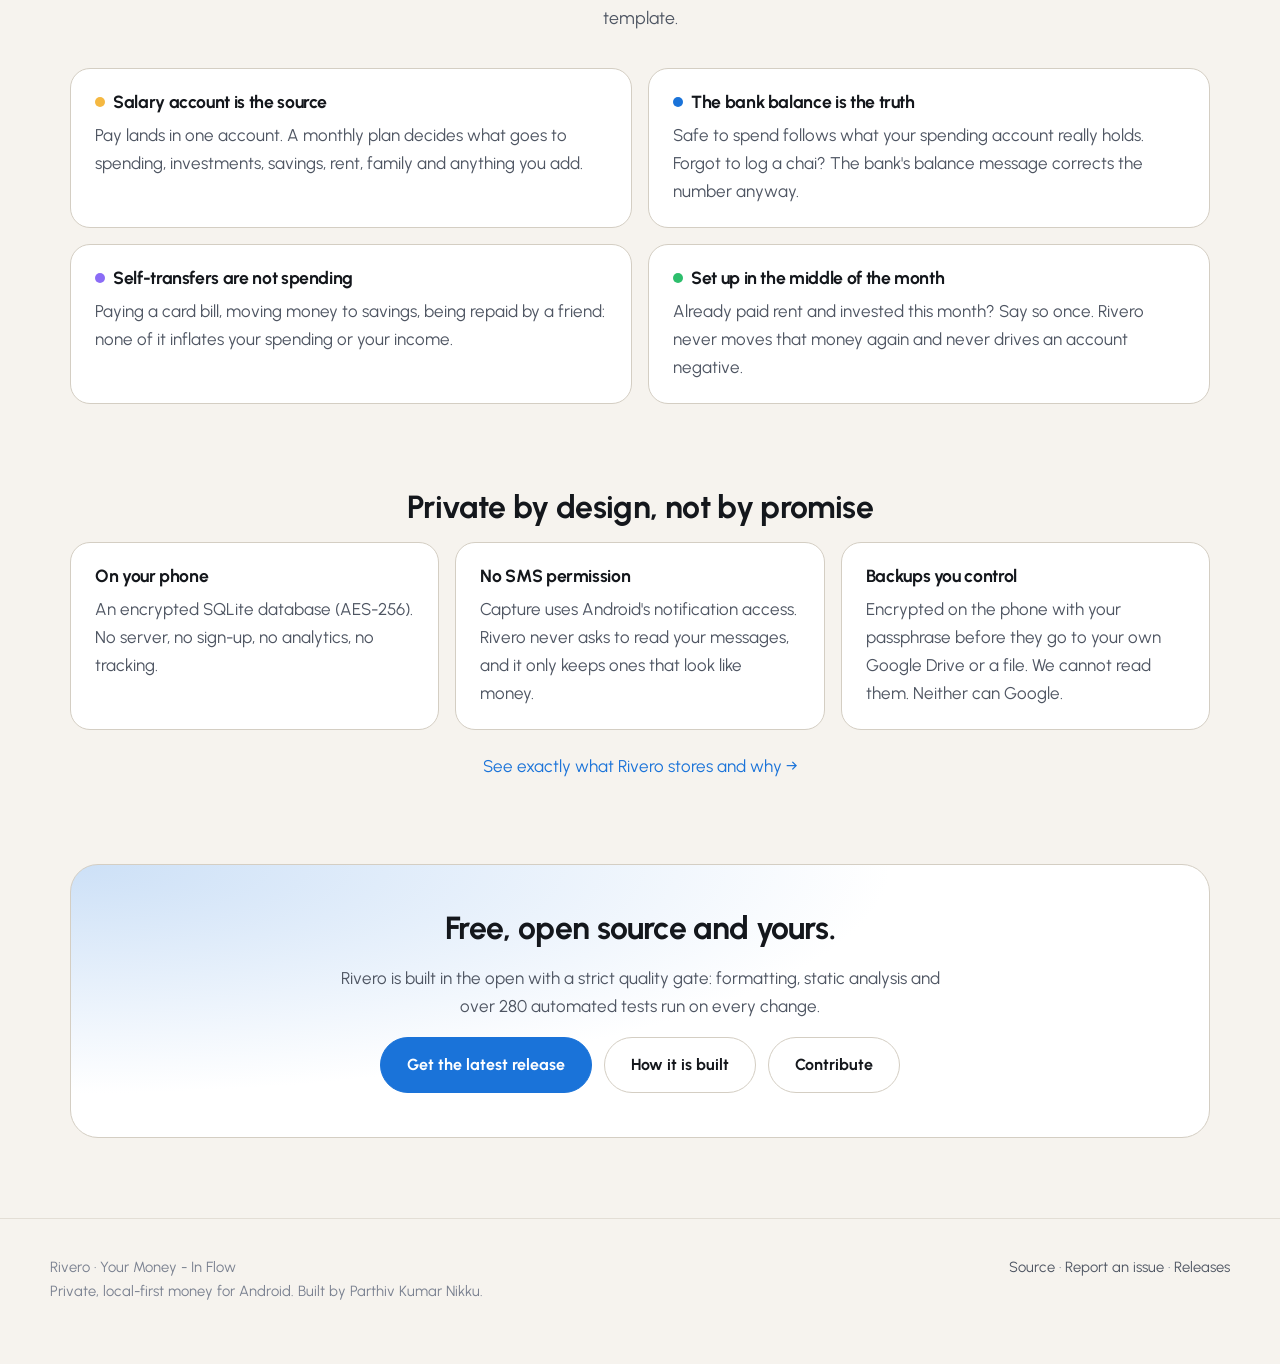
==== commit dde94c8d: "docs: Google Search Console site verification tag [skip ci]" ====
--- a/docs/index.html
+++ b/docs/index.html
@@ -6,6 +6,7 @@
 <title>Rivero · Your Money - In Flow</title>
 <meta name="description" content="Your Money - In Flow. Rivero is a private, local-first money app for Android. One honest number: what you can safely spend per day until payday. Encrypted on your phone, no bank login, no SMS permission.">
 <meta name="theme-color" content="#000000">
+<meta name="google-site-verification" content="UUZlqV0MLzT2VakabP84grGJDmQV3-tZlYRApDpBKyg" />
 <meta property="og:title" content="Rivero · Your Money - In Flow">
 <meta property="og:description" content="Your Money - In Flow. Rivero is a private, local-first money app for Android. One honest number: what you can safely spend per day until payday. Encrypted on your phone, no bank login, no SMS permission.">
 <meta property="og:type" content="website">
@@ -58,8 +59,8 @@
 <div class="card feat"><div class="ico" style="background:color-mix(in srgb,var(--accent) 16%,transparent)">◎</div><h3>One number, fully explained</h3><p>Tap it and see every line: balance, money promised elsewhere, autopay due, card bills, days to payday. No black box.</p></div>
 <div class="card feat"><div class="ico" style="background:color-mix(in srgb,var(--violet) 18%,transparent)">⇄</div><h3>A salary plan that moves money</h3><p>Split your salary into spending, investments, savings, rent, family. Apply it and balances follow between your own accounts.</p></div>
 <div class="card feat"><div class="ico" style="background:color-mix(in srgb,var(--success) 16%,transparent)">✦</div><h3>Captures payments for you</h3><p>Reads bank and UPI notifications on your phone (never SMS permissions), matches duplicates and asks only when unsure.</p></div>
-<div class="card feat"><div class="ico" style="background:color-mix(in srgb,var(--orange) 18%,transparent)">▭</div><h3>Cards with their own billing cycle</h3><p>Days left in each card's cycle, the due date, and whether your accounts can pay the bill. Autopay and loans tracked beside them.</p></div>
-<div class="card feat"><div class="ico" style="background:color-mix(in srgb,var(--teal) 18%,transparent)">☺</div><h3>Owed, both ways</h3><p>Split a dinner, lend or borrow money, record part-payments. One place for what people owe you, what you owe, and every bill to pay.</p></div>
+<div class="card feat"><div class="ico" style="background:color-mix(in srgb,var(--orange) 18%,transparent)">▭</div><h3>Cards, autopay, EMIs</h3><p>Credit-card usage at a glance, upcoming autopay held back before it hits, weekly and monthly schedules handled.</p></div>
+<div class="card feat"><div class="ico" style="background:color-mix(in srgb,var(--teal) 18%,transparent)">☺</div><h3>Owed to you, split bills</h3><p>Split a dinner, lend a friend money, record part-payments. What is owed never pretends to be your spending.</p></div>
 <div class="card feat"><div class="ico" style="background:color-mix(in srgb,var(--amber) 20%,transparent)">⚿</div><h3>Locked and encrypted</h3><p>AES-256 database, key in the phone's keystore, fingerprint or face lock, hide-amounts mode, encrypted backups only you can open.</p></div>
 </div>
 </section>
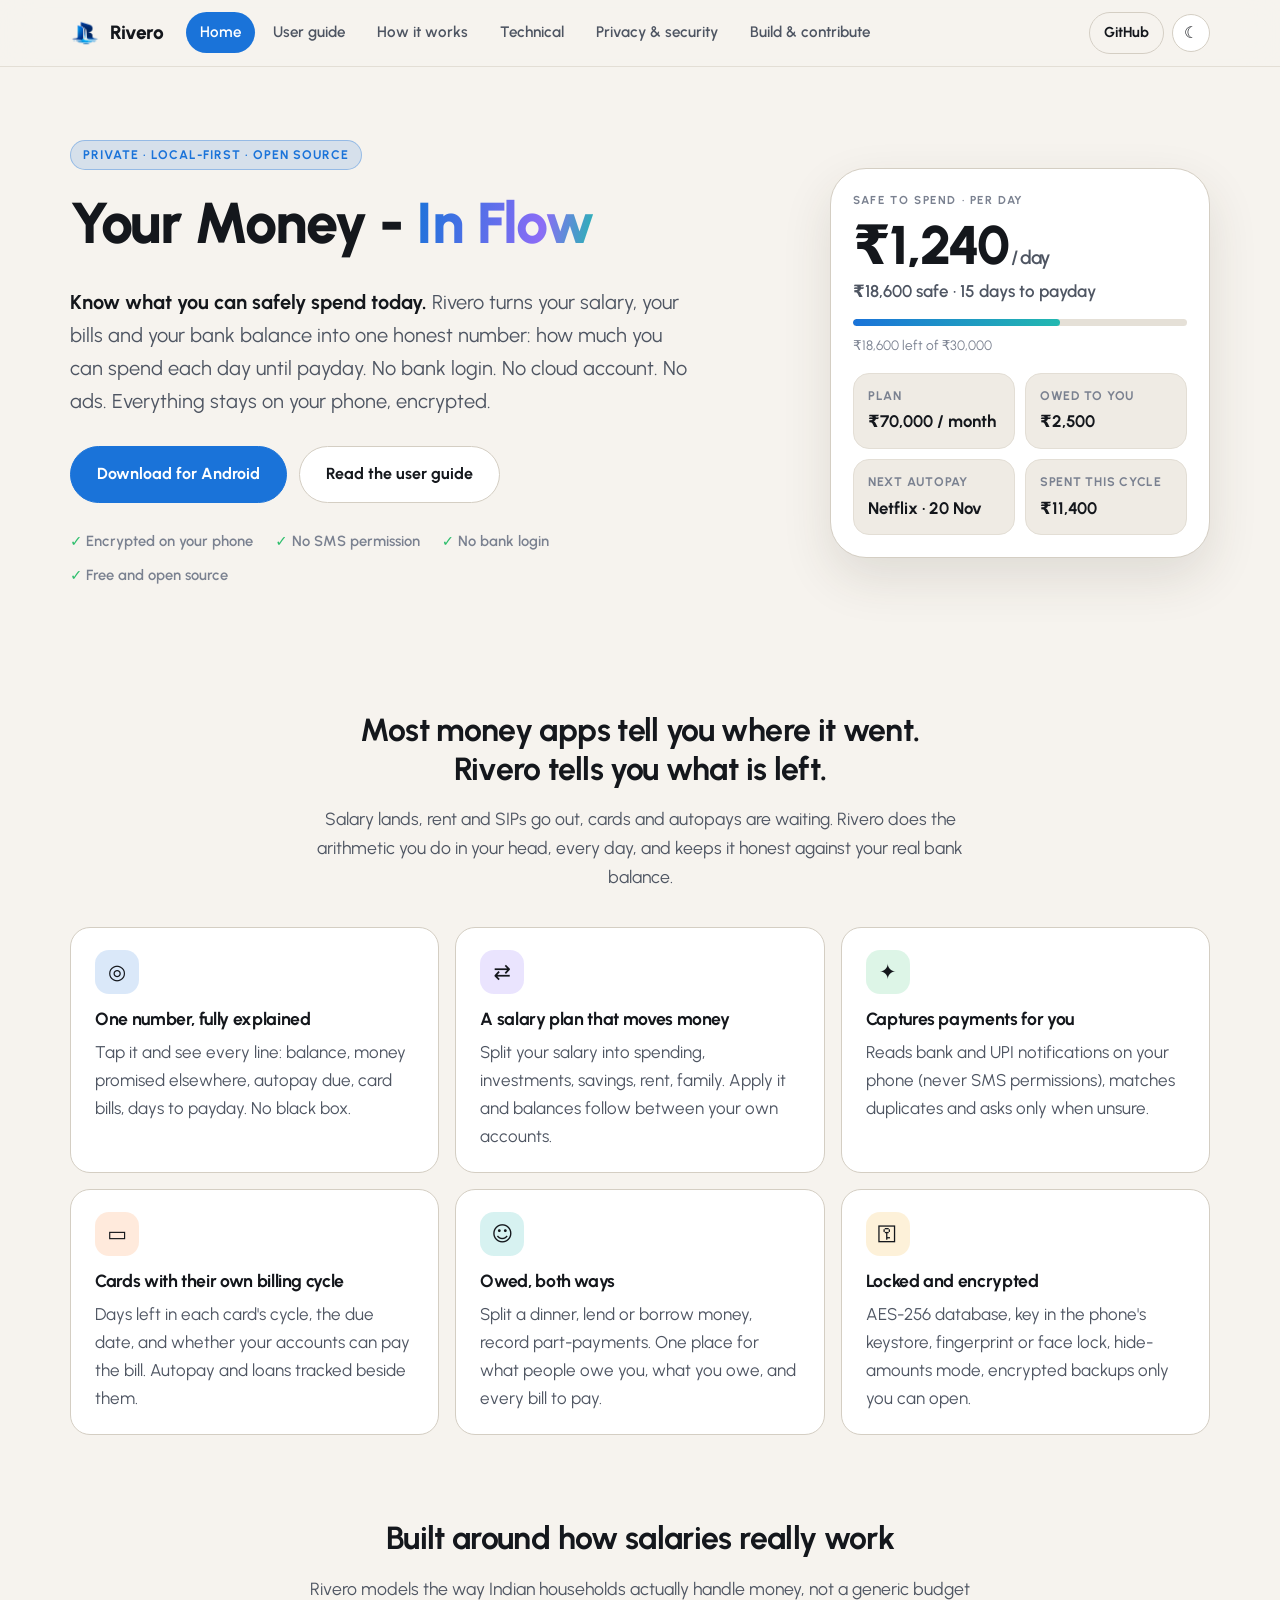
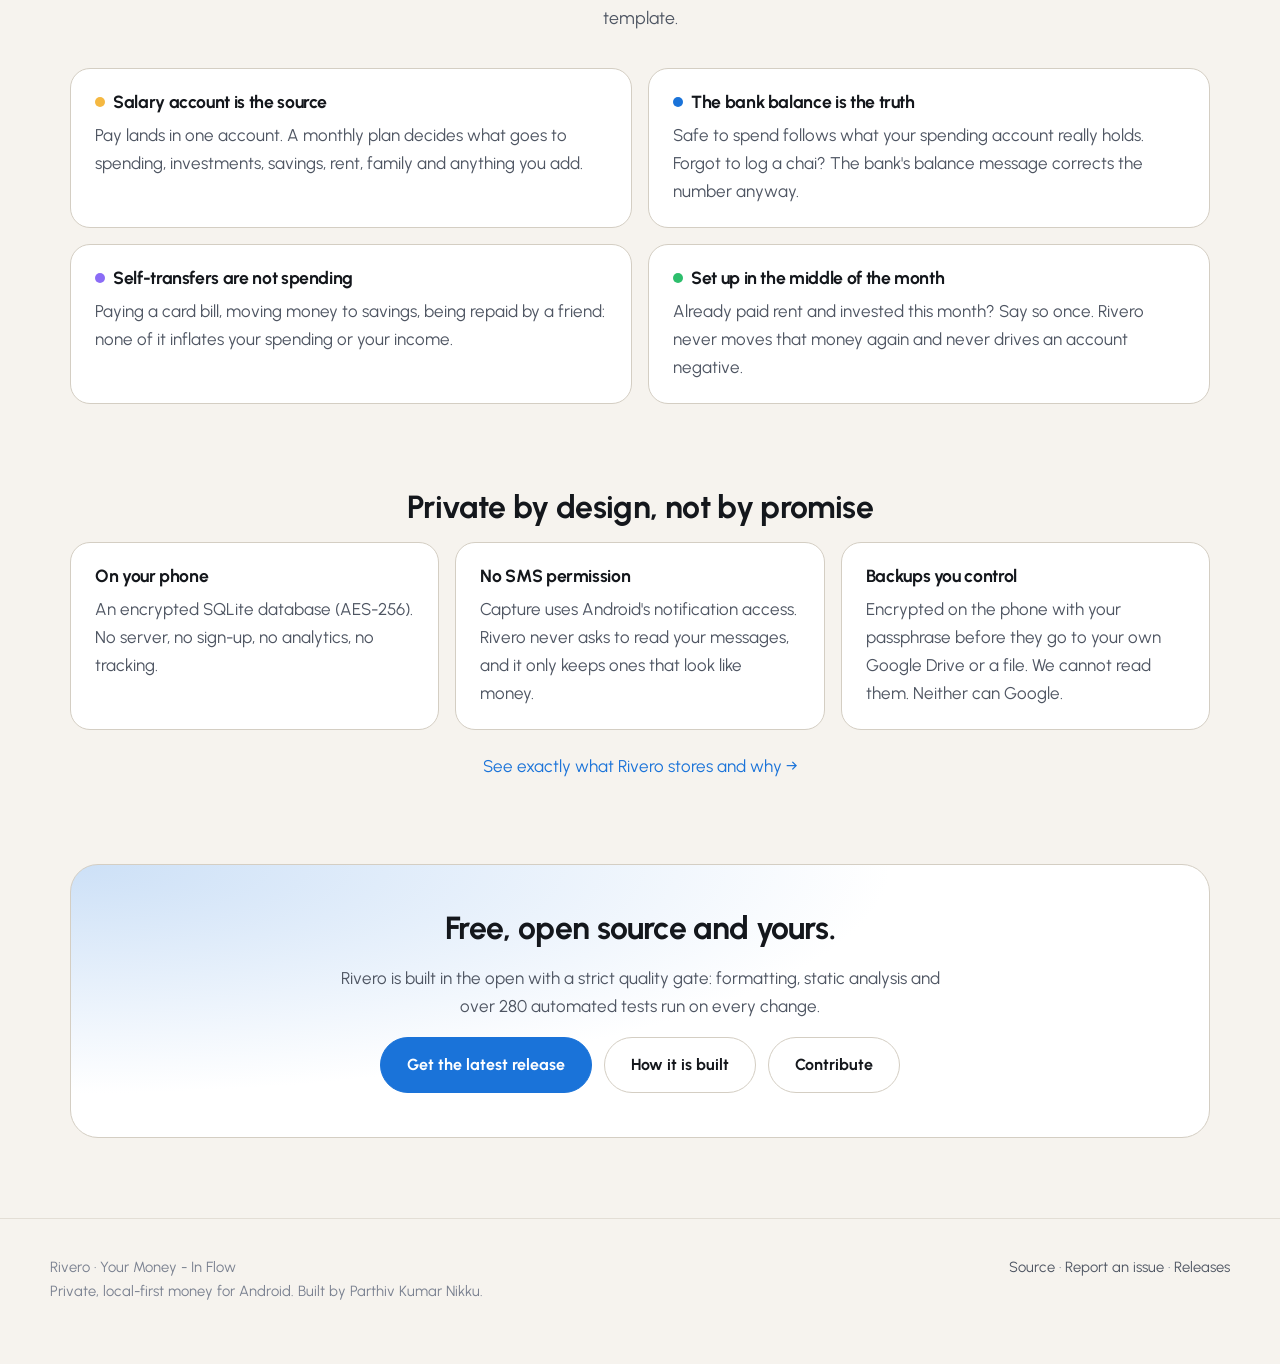
==== commit bf83a88e: "docs: Google Search Console site verification tag [skip ci]" ====
--- a/docs/index.html
+++ b/docs/index.html
@@ -59,8 +59,8 @@
 <div class="card feat"><div class="ico" style="background:color-mix(in srgb,var(--accent) 16%,transparent)">◎</div><h3>One number, fully explained</h3><p>Tap it and see every line: balance, money promised elsewhere, autopay due, card bills, days to payday. No black box.</p></div>
 <div class="card feat"><div class="ico" style="background:color-mix(in srgb,var(--violet) 18%,transparent)">⇄</div><h3>A salary plan that moves money</h3><p>Split your salary into spending, investments, savings, rent, family. Apply it and balances follow between your own accounts.</p></div>
 <div class="card feat"><div class="ico" style="background:color-mix(in srgb,var(--success) 16%,transparent)">✦</div><h3>Captures payments for you</h3><p>Reads bank and UPI notifications on your phone (never SMS permissions), matches duplicates and asks only when unsure.</p></div>
-<div class="card feat"><div class="ico" style="background:color-mix(in srgb,var(--orange) 18%,transparent)">▭</div><h3>Cards, autopay, EMIs</h3><p>Credit-card usage at a glance, upcoming autopay held back before it hits, weekly and monthly schedules handled.</p></div>
-<div class="card feat"><div class="ico" style="background:color-mix(in srgb,var(--teal) 18%,transparent)">☺</div><h3>Owed to you, split bills</h3><p>Split a dinner, lend a friend money, record part-payments. What is owed never pretends to be your spending.</p></div>
+<div class="card feat"><div class="ico" style="background:color-mix(in srgb,var(--orange) 18%,transparent)">▭</div><h3>Cards with their own billing cycle</h3><p>Days left in each card's cycle, the due date, and whether your accounts can pay the bill. Autopay and loans tracked beside them.</p></div>
+<div class="card feat"><div class="ico" style="background:color-mix(in srgb,var(--teal) 18%,transparent)">☺</div><h3>Owed, both ways</h3><p>Split a dinner, lend or borrow money, record part-payments. One place for what people owe you, what you owe, and every bill to pay.</p></div>
 <div class="card feat"><div class="ico" style="background:color-mix(in srgb,var(--amber) 20%,transparent)">⚿</div><h3>Locked and encrypted</h3><p>AES-256 database, key in the phone's keystore, fingerprint or face lock, hide-amounts mode, encrypted backups only you can open.</p></div>
 </div>
 </section>
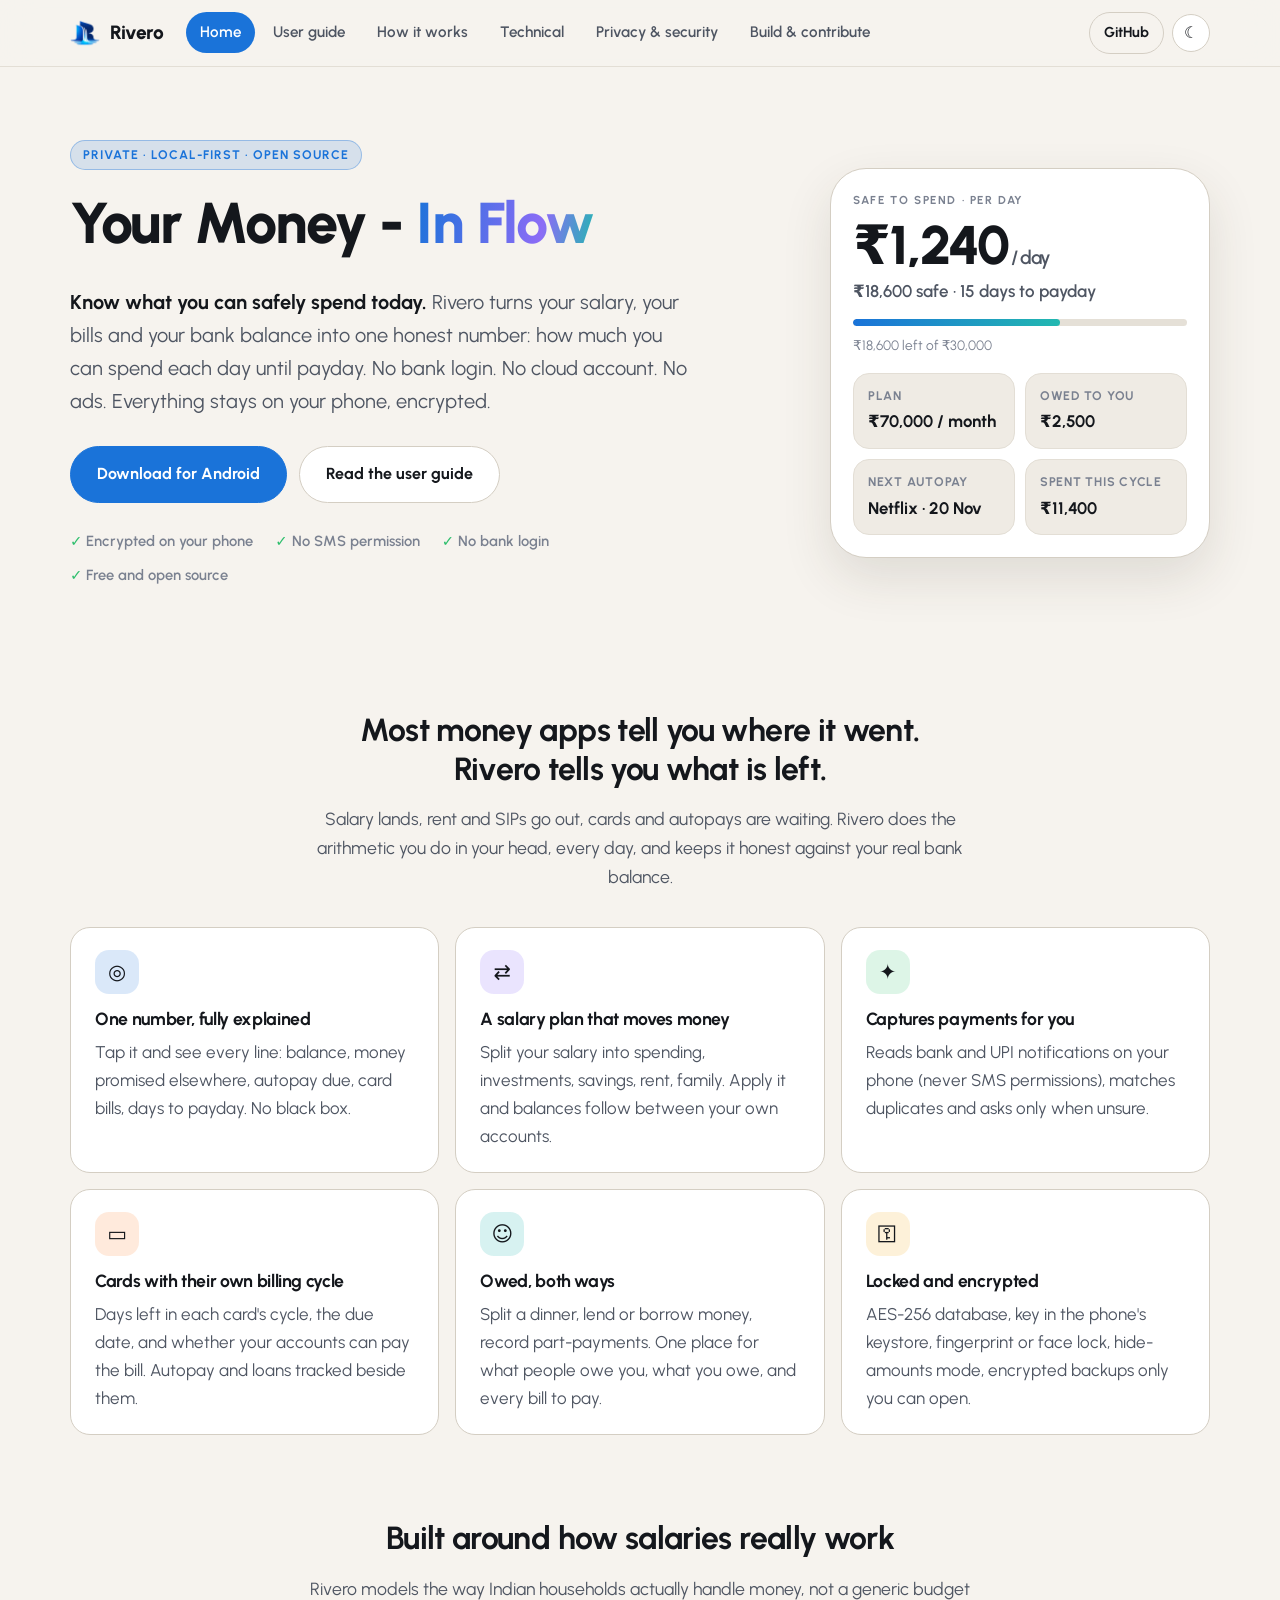
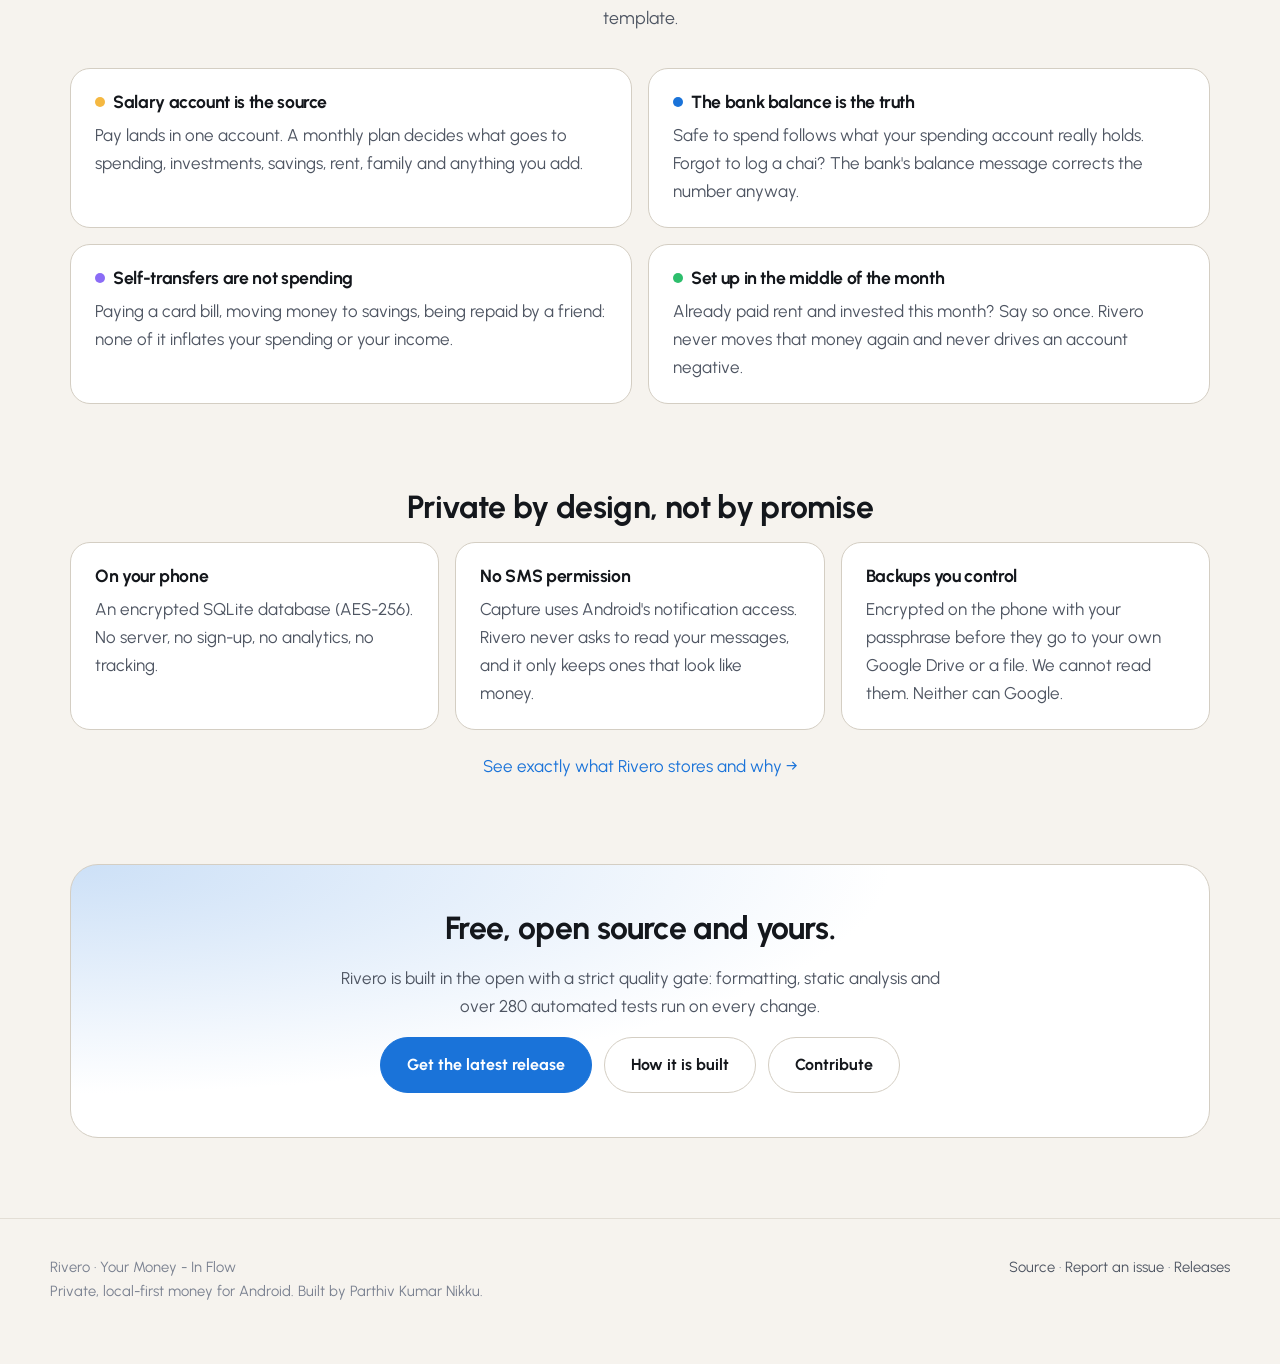
==== commit db722288: "brand: neon logo as the home-screen (launcher) icon; smooth logo in the app, docs and favicon" ====
--- a/docs/index.html
+++ b/docs/index.html
@@ -13,6 +13,7 @@
 <meta property="og:image" content="https://scap3sh4rk.github.io/Rivero/assets/Rivero.png">
 <meta name="twitter:card" content="summary_large_image">
 <link rel="icon" href="assets/favicon.png">
+<link rel="apple-touch-icon" href="assets/apple-touch-icon.png">
 <link rel="preconnect" href="https://fonts.googleapis.com">
 <link rel="preconnect" href="https://fonts.gstatic.com" crossorigin>
 <link href="https://fonts.googleapis.com/css2?family=JetBrains+Mono:wght@400;500&family=Urbanist:wght@400;500;600;700;800&display=swap" rel="stylesheet">
